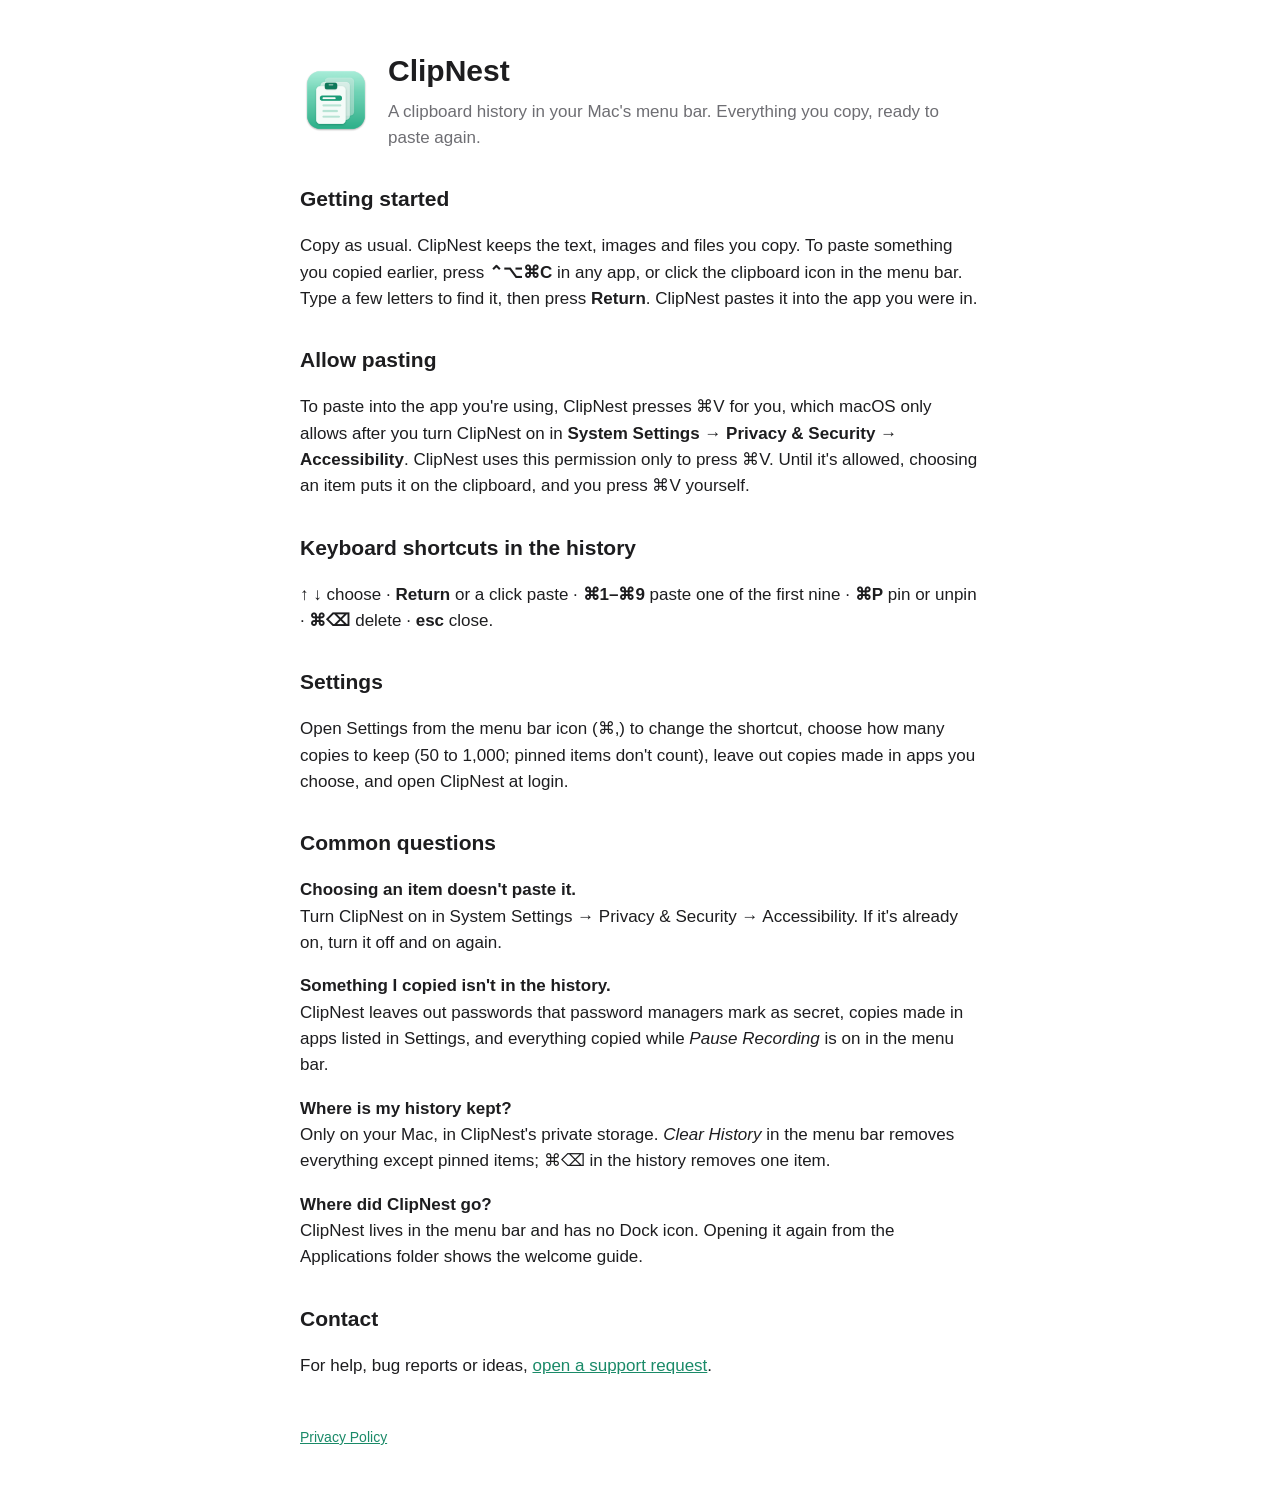
==== index.html @ 372e627b "Add ClipNest support and privacy pages The pages the Mac App Store listing links to, published with " ====
<!doctype html>
<html lang="en">
<head>
<meta charset="utf-8"><meta name="viewport" content="width=device-width, initial-scale=1">
<title>ClipNest Support</title>
<link rel="stylesheet" href="style.css">
</head>
<body><main>
<header><img src="icon.png" alt="ClipNest icon"><div><h1>ClipNest</h1><p class="sub">A clipboard history in your Mac's menu bar. Everything you copy, ready to paste again.</p></div></header>

<h2>Getting started</h2>
<p>Copy as usual. ClipNest keeps the text, images and files you copy. To paste something you copied earlier, press <strong>⌃⌥⌘C</strong> in any app, or click the clipboard icon in the menu bar. Type a few letters to find it, then press <strong>Return</strong>. ClipNest pastes it into the app you were in.</p>

<h2>Allow pasting</h2>
<p>To paste into the app you're using, ClipNest presses ⌘V for you, which macOS only allows after you turn ClipNest on in <strong>System Settings → Privacy &amp; Security → Accessibility</strong>. ClipNest uses this permission only to press ⌘V. Until it's allowed, choosing an item puts it on the clipboard, and you press ⌘V yourself.</p>

<h2>Keyboard shortcuts in the history</h2>
<p><strong>↑ ↓</strong> choose · <strong>Return</strong> or a click paste · <strong>⌘1–⌘9</strong> paste one of the first nine · <strong>⌘P</strong> pin or unpin · <strong>⌘⌫</strong> delete · <strong>esc</strong> close.</p>

<h2>Settings</h2>
<p>Open Settings from the menu bar icon (⌘,) to change the shortcut, choose how many copies to keep (50 to 1,000; pinned items don't count), leave out copies made in apps you choose, and open ClipNest at login.</p>

<h2>Common questions</h2>
<p><strong>Choosing an item doesn't paste it.</strong><br>Turn ClipNest on in System Settings → Privacy &amp; Security → Accessibility. If it's already on, turn it off and on again.</p>
<p><strong>Something I copied isn't in the history.</strong><br>ClipNest leaves out passwords that password managers mark as secret, copies made in apps listed in Settings, and everything copied while <em>Pause Recording</em> is on in the menu bar.</p>
<p><strong>Where is my history kept?</strong><br>Only on your Mac, in ClipNest's private storage. <em>Clear History</em> in the menu bar removes everything except pinned items; ⌘⌫ in the history removes one item.</p>
<p><strong>Where did ClipNest go?</strong><br>ClipNest lives in the menu bar and has no Dock icon. Opening it again from the Applications folder shows the welcome guide.</p>

<h2>Contact</h2>
<p>For help, bug reports or ideas, <a href="https://github.com/abdeljalil1/clipnest-site/issues/new">open a support request</a>.</p>

<footer><a href="privacy.html">Privacy Policy</a></footer>
</main></body>
</html>
---- style.css ----
:root { --bg: #ffffff; --text: #1d1d1f; --muted: #6e6e73; --accent: #1a8a68; }
@media (prefers-color-scheme: dark) { :root { --bg: #111114; --text: #f5f5f7; --muted: #a1a1a6; --accent: #5fd3b0; } }
body { margin: 0; background: var(--bg); color: var(--text); font: 17px/1.55 -apple-system, BlinkMacSystemFont, "Segoe UI", sans-serif; }
main { max-width: 680px; margin: 0 auto; padding: 48px 16px; }
header { display: flex; align-items: center; gap: 16px; margin-bottom: 32px; }
header img { width: 72px; height: 72px; }
h1 { margin: 0; font-size: 30px; }
h2 { margin-top: 32px; font-size: 21px; }
p.sub { margin: 4px 0 0; color: var(--muted); }
a { color: var(--accent); }
footer { margin-top: 48px; color: var(--muted); font-size: 14px; }
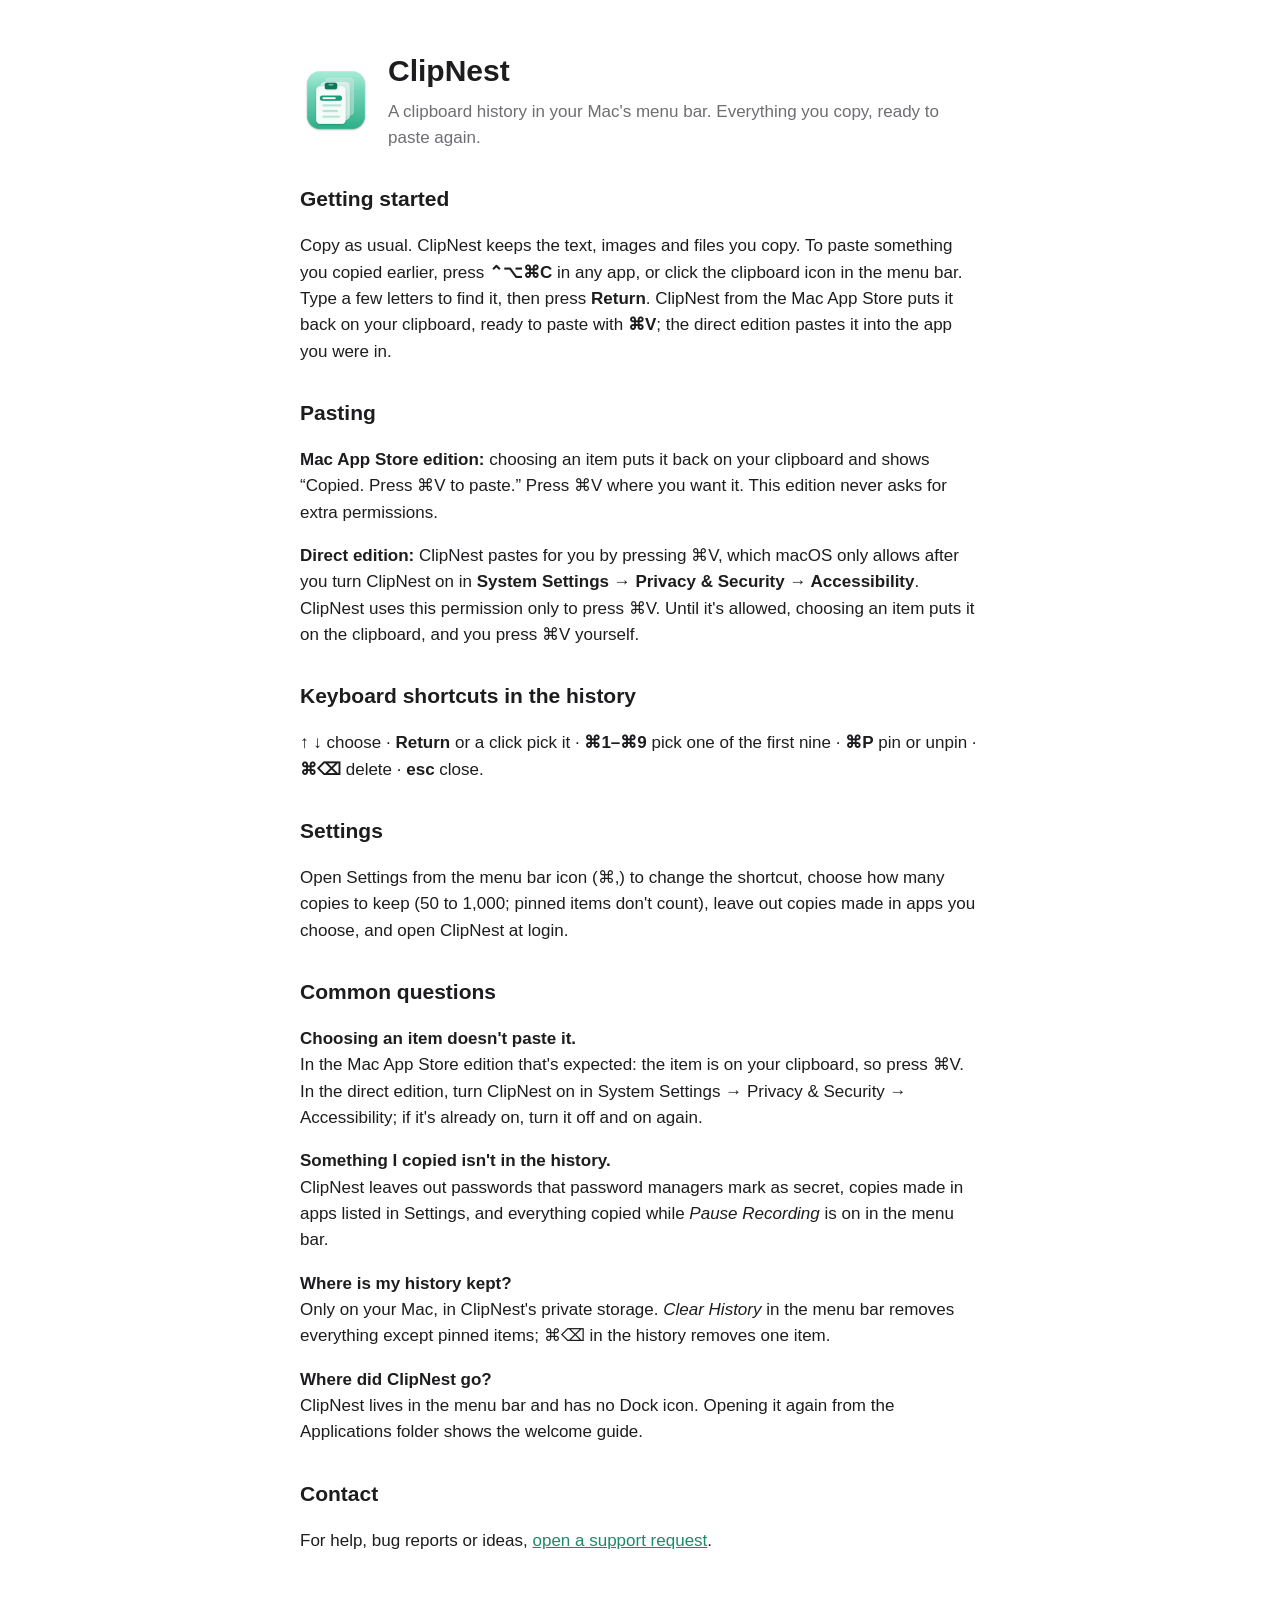
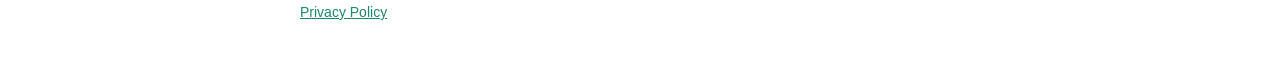
==== commit 3d97579e: "Describe both ClipNest editions on the support and privacy pages Co-Authored-By: Claude Opus 5.5 <no" ====
--- a/index.html
+++ b/index.html
@@ -9,19 +9,20 @@
 <header><img src="icon.png" alt="ClipNest icon"><div><h1>ClipNest</h1><p class="sub">A clipboard history in your Mac's menu bar. Everything you copy, ready to paste again.</p></div></header>
 
 <h2>Getting started</h2>
-<p>Copy as usual. ClipNest keeps the text, images and files you copy. To paste something you copied earlier, press <strong>⌃⌥⌘C</strong> in any app, or click the clipboard icon in the menu bar. Type a few letters to find it, then press <strong>Return</strong>. ClipNest pastes it into the app you were in.</p>
+<p>Copy as usual. ClipNest keeps the text, images and files you copy. To paste something you copied earlier, press <strong>⌃⌥⌘C</strong> in any app, or click the clipboard icon in the menu bar. Type a few letters to find it, then press <strong>Return</strong>. ClipNest from the Mac App Store puts it back on your clipboard, ready to paste with <strong>⌘V</strong>; the direct edition pastes it into the app you were in.</p>
 
-<h2>Allow pasting</h2>
-<p>To paste into the app you're using, ClipNest presses ⌘V for you, which macOS only allows after you turn ClipNest on in <strong>System Settings → Privacy &amp; Security → Accessibility</strong>. ClipNest uses this permission only to press ⌘V. Until it's allowed, choosing an item puts it on the clipboard, and you press ⌘V yourself.</p>
+<h2>Pasting</h2>
+<p><strong>Mac App Store edition:</strong> choosing an item puts it back on your clipboard and shows “Copied. Press ⌘V to paste.” Press ⌘V where you want it. This edition never asks for extra permissions.</p>
+<p><strong>Direct edition:</strong> ClipNest pastes for you by pressing ⌘V, which macOS only allows after you turn ClipNest on in <strong>System Settings → Privacy &amp; Security → Accessibility</strong>. ClipNest uses this permission only to press ⌘V. Until it's allowed, choosing an item puts it on the clipboard, and you press ⌘V yourself.</p>
 
 <h2>Keyboard shortcuts in the history</h2>
-<p><strong>↑ ↓</strong> choose · <strong>Return</strong> or a click paste · <strong>⌘1–⌘9</strong> paste one of the first nine · <strong>⌘P</strong> pin or unpin · <strong>⌘⌫</strong> delete · <strong>esc</strong> close.</p>
+<p><strong>↑ ↓</strong> choose · <strong>Return</strong> or a click pick it · <strong>⌘1–⌘9</strong> pick one of the first nine · <strong>⌘P</strong> pin or unpin · <strong>⌘⌫</strong> delete · <strong>esc</strong> close.</p>
 
 <h2>Settings</h2>
 <p>Open Settings from the menu bar icon (⌘,) to change the shortcut, choose how many copies to keep (50 to 1,000; pinned items don't count), leave out copies made in apps you choose, and open ClipNest at login.</p>
 
 <h2>Common questions</h2>
-<p><strong>Choosing an item doesn't paste it.</strong><br>Turn ClipNest on in System Settings → Privacy &amp; Security → Accessibility. If it's already on, turn it off and on again.</p>
+<p><strong>Choosing an item doesn't paste it.</strong><br>In the Mac App Store edition that's expected: the item is on your clipboard, so press ⌘V. In the direct edition, turn ClipNest on in System Settings → Privacy &amp; Security → Accessibility; if it's already on, turn it off and on again.</p>
 <p><strong>Something I copied isn't in the history.</strong><br>ClipNest leaves out passwords that password managers mark as secret, copies made in apps listed in Settings, and everything copied while <em>Pause Recording</em> is on in the menu bar.</p>
 <p><strong>Where is my history kept?</strong><br>Only on your Mac, in ClipNest's private storage. <em>Clear History</em> in the menu bar removes everything except pinned items; ⌘⌫ in the history removes one item.</p>
 <p><strong>Where did ClipNest go?</strong><br>ClipNest lives in the menu bar and has no Dock icon. Opening it again from the Applications folder shows the welcome guide.</p>
